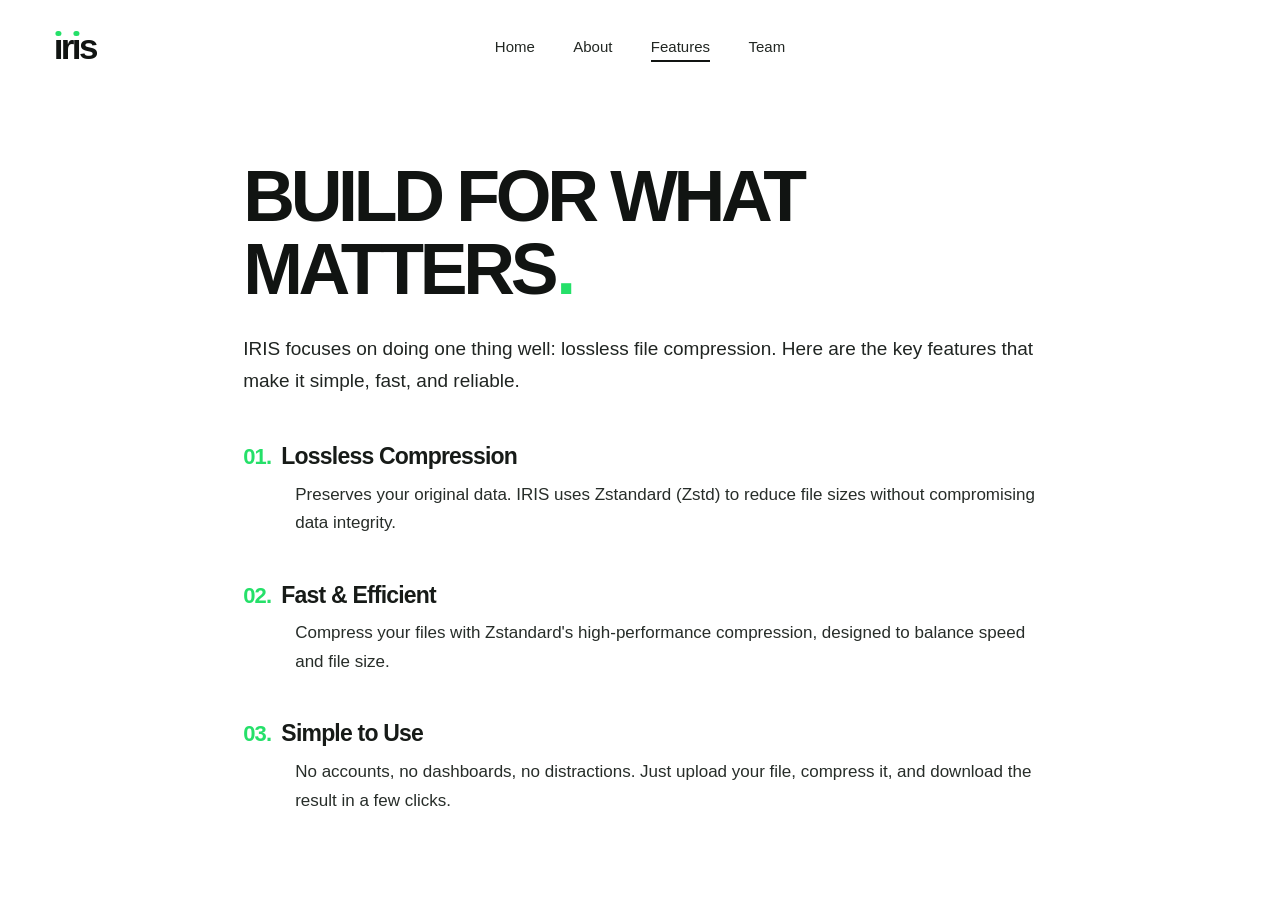
==== internal/web/static/features.html @ 063ccf09 "Initial commit: IRIS compressor" ====
<!doctype html>
<html lang="en">
<head>
  <meta charset="utf-8">
  <meta name="viewport" content="width=device-width, initial-scale=1">
  <meta name="theme-color" content="#ffffff">
  <meta name="description" content="Features of the IRIS lossless file compressor.">
  <title>Features — IRIS</title>
  <link rel="stylesheet" href="css/styles.css">
  <script src="js/site.js" defer></script>
  <script src="js/clerk-auth.js" defer></script>
</head>
<body class="page-editorial">
  <header class="site-header">
    <a class="brand" href="index.html" aria-label="IRIS home">
      <span class="brand-i">ı</span><span>r</span><span class="brand-i">ı</span><span>s</span>
    </a>

    <button class="nav-toggle" aria-label="Open navigation" aria-expanded="false">
      <span></span><span></span>
    </button>

    <nav class="site-nav" aria-label="Main navigation">
      <a href="index.html">Home</a>
      <a href="about.html">About</a>
      <a class="active" aria-current="page" href="features.html">Features</a>
      <a href="team.html">Team</a>
    </nav>

    <span class="header-spacer" aria-hidden="true"></span>
  </header>

  <main class="editorial-main features-main">
    <article class="editorial-content features-content">
      <h1 class="uppercase-heading">BUILD FOR WHAT<br>MATTERS<span class="green-dot square-dot">.</span></h1>

      <p class="features-intro">
        IRIS focuses on doing one thing well: lossless file compression.
        Here are the key features that make it simple, fast, and reliable.
      </p>

      <section class="feature-list" aria-label="IRIS features">
        <article class="feature-item">
          <h2><span>01.</span> Lossless Compression</h2>
          <p>Preserves your original data. IRIS uses Zstandard (Zstd) to reduce file sizes without compromising data integrity.</p>
        </article>

        <article class="feature-item">
          <h2><span>02.</span> Fast &amp; Efficient</h2>
          <p>Compress your files with Zstandard's high-performance compression, designed to balance speed and file size.</p>
        </article>

        <article class="feature-item">
          <h2><span>03.</span> Simple to Use</h2>
          <p>No accounts, no dashboards, no distractions. Just upload your file, compress it, and download the result in a few clicks.</p>
        </article>
      </section>
    </article>
  </main>
</body>
</html>
---- internal/web/static/css/styles.css ----
:root {
  --green: #25e069;
  --green-hover: #1fce60;
  --ink: #111412;
  --muted: #747d77;
  --soft-muted: #929b94;
  --line: #dfe5e1;
  --surface: #ffffff;
  --surface-soft: #fafbfa;
  --font: "Geist", "Inter", -apple-system, BlinkMacSystemFont, "Segoe UI", sans-serif;
}

* {
  box-sizing: border-box;
}

html {
  min-width: 320px;
  scroll-behavior: smooth;
}

body {
  margin: 0;
  min-height: 100vh;
  background: var(--surface);
  color: var(--ink);
  font-family: var(--font);
  -webkit-font-smoothing: antialiased;
  text-rendering: optimizeLegibility;
}

button,
input {
  font: inherit;
}

button,
a {
  -webkit-tap-highlight-color: transparent;
}

a {
  color: inherit;
}

button:focus-visible,
a:focus-visible,
input:focus-visible {
  outline: 2px solid var(--green);
  outline-offset: 4px;
}

[hidden] {
  display: none !important;
}

.visually-hidden {
  position: absolute !important;
  width: 1px !important;
  height: 1px !important;
  padding: 0 !important;
  margin: -1px !important;
  overflow: hidden !important;
  clip: rect(0, 0, 0, 0) !important;
  white-space: nowrap !important;
  border: 0 !important;
}

/* Logo */

.brand {
  align-items: baseline;
  display: inline-flex;
  flex: 0 0 auto;
  gap: 0;
  color: var(--ink);
  font-size: 35px;
  font-weight: 850;
  letter-spacing: -.075em;
  line-height: .95;
  text-decoration: none;
  user-select: none;
}

.brand-i {
  display: inline-block;
  position: relative;
}

.brand-i::before {
  background: var(--green);
  border-radius: 50%;
  content: "";
  height: .16em;
  left: 50%;
  position: absolute;
  top: .005em;
  transform: translateX(-28%);
  width: .16em;
}

.brand-inline {
  letter-spacing: -.075em;
}

.green-dot {
  color: var(--green);
}

/* Navigation */

.site-header {
  align-items: center;
  display: grid;
  grid-template-columns: minmax(120px, 1fr) auto minmax(120px, 1fr);
  margin: 0 auto;
  max-width: 1600px;
  min-height: 94px;
  padding: 26px clamp(24px, 4.2vw, 68px);
  position: relative;
  width: 100%;
  z-index: 5;
}

.site-nav {
  align-items: center;
  display: flex;
  gap: clamp(24px, 3vw, 48px);
  justify-content: center;
}

.site-nav a {
  color: #222723;
  font-size: 15px;
  font-weight: 500;
  padding: 6px 0 8px;
  position: relative;
  text-decoration: none;
  transition: color .18s ease;
}

.site-nav a:hover {
  color: #000;
}

.site-nav a.active::after {
  background: var(--ink);
  bottom: 1px;
  content: "";
  height: 1.5px;
  left: 0;
  position: absolute;
  right: 0;
}

.page-editorial .site-nav a.active::after,
.page-home .site-nav a.active::after {
  background: var(--ink);
}

.header-spacer {
  display: block;
}

.nav-toggle {
  display: none;
}

/* Home / compressor */

.home-main {
  align-items: center;
  display: flex;
  flex-direction: column;
  justify-content: center;
  min-height: calc(100svh - 94px);
  padding: 12px 24px 34px;
}

.dropzone {
  align-items: center;
  background: #fff;
  border: 1.5px dashed #d8dfda;
  border-radius: 22px;
  display: flex;
  justify-content: center;
  min-height: 410px;
  max-width: 820px;
  padding: 36px;
  position: relative;
  transition: background-color .2s ease, border-color .2s ease, box-shadow .2s ease;
  width: min(100%, 820px);
}

.dropzone.is-dragging {
  background: #f6fff9;
  border-color: var(--green);
  box-shadow: 0 0 0 4px rgba(37, 224, 105, .07);
}

.state {
  align-items: center;
  display: flex;
  flex-direction: column;
  justify-content: center;
  text-align: center;
  width: 100%;
  animation: state-in .32s cubic-bezier(.2, .7, .25, 1) both;
}

@keyframes state-in {
  from {
    opacity: 0;
    transform: translateY(8px);
  }
  to {
    opacity: 1;
    transform: translateY(0);
  }
}

.upload-symbol {
  color: #1c211e;
  height: 54px;
  margin-bottom: 28px;
  stroke: currentColor;
  stroke-linecap: round;
  stroke-linejoin: round;
  stroke-width: 1.65;
  width: 54px;
}

.state h1 {
  font-size: clamp(27px, 3vw, 34px);
  font-weight: 700;
  letter-spacing: -.045em;
  line-height: 1.15;
  margin: 0 0 24px;
}

.state h2 {
  font-size: 24px;
  font-weight: 700;
  letter-spacing: -.035em;
  line-height: 1.2;
  margin: 0 0 10px;
}

.helper-text,
.state-description {
  color: var(--muted);
  font-size: 14px;
  line-height: 1.6;
  margin: 16px 0 0;
}

.button {
  align-items: center;
  border: 1px solid transparent;
  border-radius: 11px;
  cursor: pointer;
  display: inline-flex;
  font-size: 15px;
  font-weight: 600;
  justify-content: center;
  min-height: 49px;
  padding: 0 27px;
  text-align: center;
  text-decoration: none;
  transition: background .16s ease, border-color .16s ease, box-shadow .16s ease, transform .16s ease;
}

.button:active {
  transform: translateY(1px) scale(.99);
}

.button-green {
  background: var(--green);
  color: #06230f;
}

.button-green:hover {
  background: var(--green-hover);
  box-shadow: 0 5px 18px rgba(37, 224, 105, .17);
}

.button-outline {
  background: rgba(255, 255, 255, .72);
  border-color: #cbd2cd;
  color: #202622;
}

.button-outline:hover {
  background: #f9fbf9;
  border-color: #9ca69f;
}

.button-quiet {
  background: transparent;
  border-color: #e1e5e2;
  color: #444c46;
}

.button-quiet:hover {
  background: #f7f9f7;
}

.eyebrow {
  color: #858e88;
  font-size: 11px;
  font-weight: 700;
  letter-spacing: .11em;
  margin: 0 0 13px;
}

.selected-name {
  color: var(--ink);
  font-size: clamp(18px, 2vw, 23px);
  font-weight: 650;
  letter-spacing: -.035em;
  margin: 0;
  max-width: 100%;
  overflow-wrap: anywhere;
}

.file-icon {
  align-items: center;
  background: #effbf3;
  border-radius: 15px;
  color: #199b50;
  display: flex;
  height: 58px;
  justify-content: center;
  margin-bottom: 20px;
  width: 58px;
}

.file-icon svg {
  fill: none;
  height: 31px;
  stroke: currentColor;
  stroke-linecap: round;
  stroke-linejoin: round;
  stroke-width: 1.65;
  width: 31px;
}

.selected-actions {
  display: flex;
  flex-wrap: wrap;
  gap: 10px;
  justify-content: center;
  margin-top: 25px;
}

.text-button {
  background: transparent;
  border: 0;
  color: #737d76;
  cursor: pointer;
  font-size: 14px;
  margin-top: 17px;
  padding: 6px 10px;
  text-decoration: none;
  transition: color .16s ease;
}

.text-button:hover {
  color: var(--ink);
}

/* Upload progress */

.progress-ring {
  align-items: center;
  background: conic-gradient(
    var(--green) 0deg var(--progress, 0deg),
    #e9eeeb var(--progress, 0deg) 360deg
  );
  border-radius: 50%;
  display: flex;
  height: 106px;
  justify-content: center;
  margin-bottom: 27px;
  position: relative;
  width: 106px;
}

.progress-ring::before {
  background: #fff;
  border-radius: 50%;
  content: "";
  inset: 5px;
  position: absolute;
}

.progress-ring span {
  color: #202622;
  font-size: 21px;
  font-weight: 650;
  letter-spacing: -.04em;
  position: relative;
}

.progress-ring.is-processing {
  animation: ring-spin .9s linear infinite;
  background: conic-gradient(
    from 25deg,
    #e7eee9 0deg,
    #e7eee9 235deg,
    var(--green) 290deg,
    var(--green) 360deg
  );
}

.progress-ring.is-processing span {
  display: none;
}

@keyframes ring-spin {
  to {
    transform: rotate(360deg);
  }
}

/* Success checkmark */

.success-mark {
  height: 106px;
  margin-bottom: 25px;
  width: 106px;
}

.success-mark svg {
  display: block;
  height: 100%;
  overflow: visible;
  width: 100%;
}

.success-circle {
  fill: none;
  stroke: var(--green);
  stroke-dasharray: 264;
  stroke-dashoffset: 264;
  stroke-linecap: round;
  stroke-width: 3;
  animation: draw-circle .45s ease-out forwards;
}

.success-tick {
  fill: none;
  stroke: var(--green);
  stroke-dasharray: 70;
  stroke-dashoffset: 70;
  stroke-linecap: round;
  stroke-linejoin: round;
  stroke-width: 5.5;
  animation: draw-tick .35s .38s cubic-bezier(.22, .8, .25, 1) forwards;
}

.state-success .success-mark {
  animation: tick-pop .36s .55s cubic-bezier(.2, .8, .2, 1) both;
}

@keyframes draw-circle {
  to {
    stroke-dashoffset: 0;
  }
}

@keyframes draw-tick {
  to {
    stroke-dashoffset: 0;
  }
}

@keyframes tick-pop {
  0% { transform: scale(.92); }
  75% { transform: scale(1.055); }
  100% { transform: scale(1); }
}

.error-mark {
  align-items: center;
  border: 2px solid #dc6f6f;
  border-radius: 50%;
  color: #c64848;
  display: flex;
  font-size: 30px;
  height: 64px;
  justify-content: center;
  margin-bottom: 24px;
  width: 64px;
}

/* Results */

.size-comparison {
  border-bottom: 1px solid #edf0ee;
  border-top: 1px solid #edf0ee;
  display: grid;
  gap: 22px;
  grid-template-columns: 1fr 1fr;
  margin: 26px auto 15px;
  max-width: 470px;
  padding: 18px 0;
  width: 100%;
}

.size-comparison div {
  display: flex;
  flex-direction: column;
  gap: 7px;
  min-width: 0;
}

.size-comparison div + div {
  border-left: 1px solid #edf0ee;
}

.size-comparison span {
  color: var(--muted);
  font-size: 13px;
}

.size-comparison strong {
  font-size: 22px;
  font-weight: 700;
  letter-spacing: -.04em;
  overflow-wrap: anywhere;
}

.savings-note {
  color: #128e44;
  font-size: 14px;
  font-weight: 650;
  margin: 0 0 20px;
}

.savings-note.is-neutral {
  color: var(--muted);
}

.download-button {
  gap: 13px;
  max-width: 350px;
  width: 100%;
}

.download-button span {
  font-size: 19px;
  line-height: 1;
}

/* About, Features and Team */

.editorial-main {
  margin: 0 auto;
  max-width: 1440px;
  padding: 70px clamp(28px, 5vw, 76px) 100px;
  width: 100%;
}

.editorial-content {
  margin-left: clamp(0px, 14vw, 205px);
  max-width: 790px;
}

.editorial-content h1 {
  color: #111412;
  font-size: clamp(52px, 5.6vw, 78px);
  font-weight: 850;
  letter-spacing: -.06em;
  line-height: 1.02;
  margin: 0 0 30px;
}

.editorial-content h2 {
  color: #171b18;
  font-size: clamp(24px, 2.4vw, 32px);
  font-weight: 500;
  letter-spacing: -.04em;
  line-height: 1.2;
  margin: 0 0 44px;
}

.editorial-copy {
  color: #171b18;
  font-size: 18px;
  font-weight: 400;
  line-height: 1.65;
}

.editorial-copy p {
  margin: 0 0 26px;
}

.closing-line {
  font-size: clamp(21px, 2vw, 27px);
  font-weight: 800;
  letter-spacing: -.04em;
  line-height: 1.35;
  margin: 58px 0 0;
}

.features-main {
  padding-top: 66px;
}

.features-content {
  max-width: 870px;
}

.editorial-content h1.uppercase-heading {
  margin-bottom: 27px;
  text-transform: uppercase;
}

.square-dot {
  display: inline-block;
  margin-left: 2px;
}

.features-intro {
  color: #202522;
  font-size: 19px;
  line-height: 1.68;
  margin: 0;
  max-width: 790px;
}

.feature-list {
  display: flex;
  flex-direction: column;
  gap: 44px;
  margin-top: 46px;
}

.feature-item h2 {
  align-items: baseline;
  display: flex;
  font-size: 23px;
  font-weight: 750;
  gap: 10px;
  letter-spacing: -.035em;
  margin: 0 0 10px;
}

.feature-item h2 span {
  color: var(--green);
  font-size: 22px;
  font-weight: 750;
}

.feature-item p {
  color: #272d29;
  font-size: 17px;
  line-height: 1.68;
  margin: 0 0 0 52px;
  max-width: 740px;
}

.team-main {
  min-height: calc(100svh - 94px);
}

.text-link {
  align-items: center;
  color: #111412;
  display: inline-flex;
  font-size: 16px;
  font-weight: 650;
  gap: 10px;
  margin-top: 24px;
  text-decoration-thickness: 1px;
  text-underline-offset: 5px;
}

.text-link span {
  color: var(--green);
}

/* Login and sign-up prototype */

.login-page {
  background: #fff;
  min-height: 100svh;
  overflow-x: hidden;
}

.login-layout {
  display: grid;
  grid-template-columns: 1fr 1fr;
  min-height: 100svh;
}

.login-brand-panel {
  align-items: flex-start;
  display: flex;
  flex-direction: column;
  justify-content: center;
  padding: clamp(36px, 8vw, 130px);
  padding-right: clamp(30px, 5vw, 90px);
}

.login-brand {
  font-size: clamp(42px, 4.3vw, 58px);
  margin-bottom: 38px;
}

.login-brand-panel h1 {
  color: #171b18;
  font-size: clamp(34px, 3.65vw, 54px);
  font-weight: 480;
  letter-spacing: -.055em;
  line-height: 1.16;
  margin: 0;
}

.login-action-panel {
  align-items: center;
  display: flex;
  flex-direction: column;
  justify-content: center;
  min-width: 0;
  padding: 44px clamp(28px, 5.5vw, 84px);
  position: relative;
}

/* Globe */

.globe-stage {
  aspect-ratio: 1;
  margin-bottom: 33px;
  max-width: 470px;
  position: relative;
  width: min(100%, 470px);
}

#globe-canvas {
  display: block;
  height: 100%;
  position: relative;
  width: 100%;
  z-index: 1;
}

.globe-orbit {
  border: 1px solid rgba(37, 224, 105, .58);
  border-radius: 50%;
  height: 31%;
  left: -6%;
  pointer-events: none;
  position: absolute;
  top: 40%;
  transform: rotate(-23deg);
  width: 112%;
  z-index: 2;
}

.globe-orbit i {
  background: var(--green);
  border-radius: 50%;
  height: 7px;
  position: absolute;
  right: 10%;
  top: 2px;
  width: 7px;
}

.orbit-two {
  border-color: rgba(37, 224, 105, .42);
  height: 27%;
  left: -3%;
  top: 43%;
  transform: rotate(28deg);
  width: 106%;
}

.orbit-two i {
  height: 5px;
  left: 17%;
  right: auto;
  top: auto;
  bottom: 0;
  width: 5px;
}

.auth-actions {
  display: flex;
  flex-direction: column;
  gap: 13px;
  max-width: 420px;
  width: min(100%, 420px);
}

.auth-actions .button {
  min-height: 54px;
  width: 100%;
}

.auth-actions .button-green {
  box-shadow: none;
}

.trust-line {
  align-items: center;
  color: #98a19a;
  display: flex;
  font-size: 12px;
  gap: 14px;
  justify-content: center;
  margin: 33px 0 0;
}

.trust-line i {
  color: #bdc5bf;
  font-size: 8px;
  font-style: normal;
}

.continue-link {
  color: #818b83;
  font-size: 12px;
  margin-top: 22px;
  text-decoration: none;
  transition: color .16s ease;
}

.continue-link:hover {
  color: #222723;
}

.continue-link span {
  color: var(--green);
  margin-left: 4px;
}

/* Authentication dialog */

.auth-dialog {
  background: #fff;
  border: 1px solid #e4e9e5;
  border-radius: 20px;
  box-shadow: 0 24px 90px rgba(15, 24, 18, .15);
  color: var(--ink);
  max-width: min(440px, calc(100vw - 32px));
  padding: 32px;
  width: 440px;
}

.auth-dialog::backdrop {
  background: rgba(10, 14, 11, .28);
  backdrop-filter: blur(5px);
}

.auth-dialog[open] {
  animation: dialog-in .23s ease both;
}

@keyframes dialog-in {
  from {
    opacity: 0;
    transform: translateY(7px) scale(.985);
  }
  to {
    opacity: 1;
    transform: translateY(0) scale(1);
  }
}

.dialog-close {
  align-items: center;
  background: transparent;
  border: 0;
  color: #727b74;
  cursor: pointer;
  display: flex;
  font-size: 26px;
  height: 32px;
  justify-content: center;
  line-height: 1;
  padding: 0;
  position: absolute;
  right: 23px;
  top: 19px;
  width: 32px;
}

.auth-dialog h2 {
  font-size: 32px;
  font-weight: 750;
  letter-spacing: -.05em;
  margin: 0 0 10px;
}

.dialog-description {
  color: var(--muted);
  font-size: 14px;
  line-height: 1.55;
  margin: 0 0 22px;
}

.auth-dialog form {
  display: flex;
  flex-direction: column;
  gap: 9px;
}

.auth-dialog label {
  color: #303832;
  font-size: 13px;
  font-weight: 600;
  margin-top: 5px;
}

.auth-dialog input {
  background: #fcfdfc;
  border: 1px solid #dce3de;
  border-radius: 9px;
  color: var(--ink);
  min-height: 46px;
  padding: 0 12px;
  width: 100%;
}

.auth-dialog input:focus {
  border-color: var(--green);
  outline: 2px solid rgba(37, 224, 105, .16);
}

.auth-submit {
  margin-top: 11px;
  width: 100%;
}

.auth-notice {
  background: #f3fbf5;
  border-radius: 9px;
  color: #277142;
  font-size: 13px;
  line-height: 1.5;
  margin: 14px 0 0;
  padding: 11px 12px;
}

.dialog-mode-toggle {
  display: block;
  margin: 16px auto 0;
}

/* Tablet */

@media (max-width: 900px) {
  .site-header {
    grid-template-columns: 1fr auto;
    min-height: 82px;
    padding: 22px 28px;
  }

  .site-header .header-spacer {
    display: none;
  }

  .site-nav {
    gap: 24px;
  }

  .editorial-content {
    margin-left: clamp(0px, 7vw, 90px);
  }

  .login-brand-panel {
    padding: 7vw;
  }

  .login-action-panel {
    padding: 38px 5vw;
  }

  .globe-stage {
    max-width: 400px;
  }
}

/* Mobile */

@media (max-width: 680px) {
  .site-header {
    grid-template-columns: 1fr auto;
    min-height: 75px;
    padding: 20px 22px;
  }

  .brand {
    font-size: 32px;
  }

  .nav-toggle {
    align-items: center;
    background: transparent;
    border: 1px solid #e1e6e2;
    border-radius: 9px;
    cursor: pointer;
    display: flex;
    flex-direction: column;
    gap: 5px;
    height: 38px;
    justify-content: center;
    width: 42px;
  }

  .nav-toggle span {
    background: #1f2520;
    display: block;
    height: 1.5px;
    width: 17px;
  }

  .site-nav {
    align-items: stretch;
    background: #fff;
    border: 1px solid #e4e8e5;
    border-radius: 14px;
    box-shadow: 0 14px 35px rgba(15, 25, 18, .07);
    display: none;
    flex-direction: column;
    gap: 0;
    padding: 8px 17px;
    position: absolute;
    right: 20px;
    top: 66px;
    width: 185px;
  }

  .site-nav.is-open {
    display: flex;
  }

  .site-nav a {
    padding: 12px 2px;
  }

  .site-nav a.active::after {
    bottom: 6px;
    right: auto;
    width: 24px;
  }

  .home-main {
    min-height: calc(100svh - 75px);
    padding: 20px 16px 28px;
  }

  .dropzone {
    border-radius: 19px;
    min-height: 390px;
    padding: 26px 18px;
  }

  .upload-symbol {
    margin-bottom: 24px;
  }

  .state h1 {
    font-size: 27px;
  }

  .state h2 {
    font-size: 22px;
  }

  .selected-actions {
    align-items: stretch;
    flex-direction: column;
    max-width: 280px;
    width: 100%;
  }

  .selected-actions .button {
    width: 100%;
  }

  .editorial-main {
    padding: 58px 25px 75px;
  }

  .editorial-content {
    margin-left: 0;
  }

  .editorial-content h1 {
    font-size: clamp(45px, 12vw, 62px);
    margin-bottom: 25px;
  }

  .editorial-content h2 {
    font-size: 25px;
    margin-bottom: 34px;
  }

  .editorial-copy {
    font-size: 16px;
    line-height: 1.7;
  }

  .editorial-copy p {
    margin-bottom: 22px;
  }

  .closing-line {
    font-size: 22px;
    margin-top: 42px;
  }

  .features-main {
    padding-top: 53px;
  }

  .features-intro {
    font-size: 16px;
    line-height: 1.65;
  }

  .feature-list {
    gap: 32px;
    margin-top: 38px;
  }

  .feature-item h2 {
    font-size: 20px;
    gap: 8px;
  }

  .feature-item h2 span {
    font-size: 18px;
  }

  .feature-item p {
    font-size: 15px;
    margin-left: 0;
  }

  .team-main {
    min-height: calc(100svh - 75px);
  }

  .login-layout {
    grid-template-columns: 1fr;
    grid-template-rows: auto 1fr;
    min-height: 100svh;
  }

  .login-brand-panel {
    justify-content: flex-start;
    padding: 46px 27px 18px;
  }

  .login-brand {
    font-size: 40px;
    margin-bottom: 27px;
  }

  .login-brand-panel h1 {
    font-size: clamp(31px, 8vw, 43px);
  }

  .login-action-panel {
    justify-content: flex-start;
    padding: 14px 28px 35px;
  }

  .globe-stage {
    margin-bottom: 15px;
    max-width: min(74vw, 330px);
  }

  .auth-actions {
    max-width: 360px;
  }

  .auth-actions .button {
    min-height: 49px;
  }

  .trust-line {
    margin-top: 22px;
  }

  .continue-link {
    margin-top: 16px;
  }
}

@media (prefers-reduced-motion: reduce) {
  *,
  *::before,
  *::after {
    animation-duration: .01ms !important;
    animation-iteration-count: 1 !important;
    scroll-behavior: auto !important;
    transition-duration: .01ms !important;
  }
}
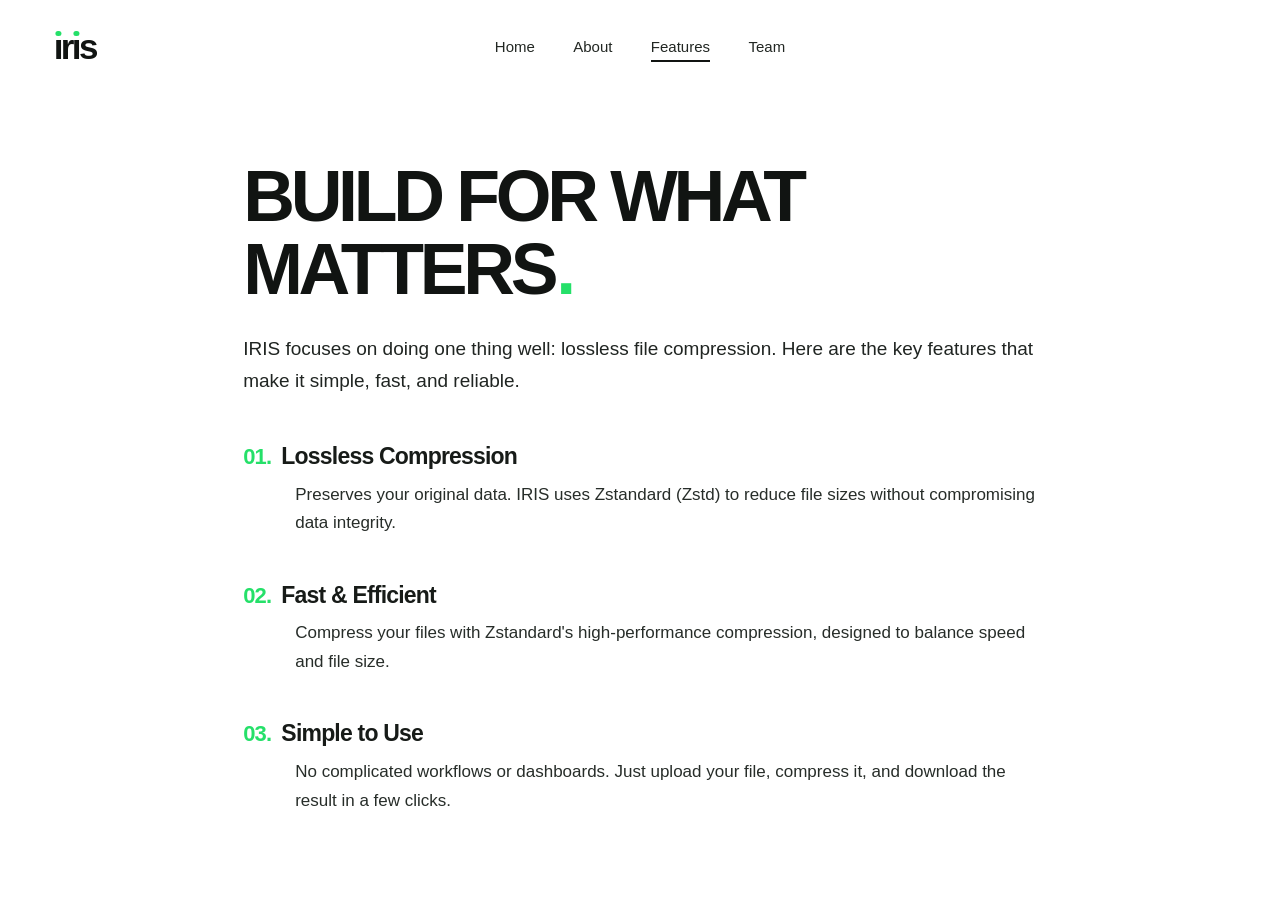
==== commit 7caea9ab: "Update feature copy for account support" ====
--- a/internal/web/static/features.html
+++ b/internal/web/static/features.html
@@ -52,7 +52,7 @@
 
         <article class="feature-item">
           <h2><span>03.</span> Simple to Use</h2>
-          <p>No accounts, no dashboards, no distractions. Just upload your file, compress it, and download the result in a few clicks.</p>
+          <p>No complicated workflows or dashboards. Just upload your file, compress it, and download the result in a few clicks.</p>
         </article>
       </section>
     </article>
--- a/internal/web/static/css/styles.css
+++ b/internal/web/static/css/styles.css
@@ -1203,3 +1203,185 @@
     transition-duration: .01ms !important;
   }
 }
+
+
+/* Clerk auth pages and account controls */
+.clerk-auth-wrap {
+  position: relative;
+  z-index: 2;
+  width: min(100%, 440px);
+  min-width: 0;
+}
+
+#clerk-form {
+  width: 100%;
+  min-width: 0;
+}
+
+.auth-page-error {
+  width: 100%;
+  margin: 14px 0 0;
+  padding: 12px 14px;
+  border: 1px solid #f1d3ce;
+  border-radius: 10px;
+  background: #fff7f5;
+  color: #8c3024;
+  font-size: 13px;
+  line-height: 1.5;
+  overflow-wrap: anywhere;
+}
+
+.auth-page-error[hidden] {
+  display: none;
+}
+
+.header-auth-actions {
+  align-items: center;
+  display: flex;
+  gap: 16px;
+  justify-content: flex-end;
+}
+
+.header-auth-link {
+  color: #252b26;
+  font-size: 14px;
+  font-weight: 550;
+  text-decoration: none;
+  white-space: nowrap;
+}
+
+.header-auth-link:hover {
+  color: #000;
+}
+
+.header-auth-signup {
+  background: var(--green);
+  border: 1px solid var(--green);
+  border-radius: 9px;
+  color: #07140b;
+  padding: 10px 15px;
+}
+
+.header-auth-signup:hover {
+  background: var(--green-hover);
+}
+
+.header-user-control {
+  justify-self: end;
+  position: relative;
+}
+
+.header-avatar {
+  align-items: center;
+  background: #f4f7f5;
+  border: 1px solid #dfe5e1;
+  border-radius: 50%;
+  color: #18201a;
+  cursor: pointer;
+  display: flex;
+  font-size: 13px;
+  font-weight: 700;
+  height: 40px;
+  justify-content: center;
+  overflow: hidden;
+  padding: 0;
+  width: 40px;
+}
+
+.header-avatar img {
+  display: block;
+  height: 100%;
+  object-fit: cover;
+  width: 100%;
+}
+
+.header-user-menu {
+  background: #fff;
+  border: 1px solid #e4e9e5;
+  border-radius: 12px;
+  box-shadow: 0 14px 36px rgba(15, 25, 18, .10);
+  min-width: 230px;
+  padding: 15px;
+  position: absolute;
+  right: 0;
+  top: calc(100% + 10px);
+  z-index: 20;
+}
+
+.header-user-menu[hidden] {
+  display: none !important;
+}
+
+.user-menu-name {
+  color: var(--ink);
+  font-size: 14px;
+  font-weight: 700;
+  margin: 0 0 4px;
+  overflow-wrap: anywhere;
+}
+
+.user-menu-email {
+  color: var(--muted);
+  font-size: 12px;
+  margin: 0 0 14px;
+  overflow-wrap: anywhere;
+}
+
+.user-menu-signout {
+  background: #fff;
+  border: 1px solid #dfe5e1;
+  border-radius: 8px;
+  color: #222723;
+  cursor: pointer;
+  min-height: 38px;
+  width: 100%;
+}
+
+.user-menu-signout:hover {
+  background: #f7f9f7;
+}
+
+@media (max-width: 900px) and (min-width: 681px) {
+  .site-header {
+    column-gap: 18px;
+    grid-template-columns: minmax(96px, 1fr) auto auto;
+  }
+
+  .site-header .site-nav {
+    grid-column: 2;
+    grid-row: 1;
+    gap: 18px;
+  }
+
+  .site-header .header-auth-actions,
+  .site-header .header-user-control {
+    grid-column: 3;
+    grid-row: 1;
+  }
+}
+
+@media (max-width: 680px) {
+  .site-header .header-auth-actions,
+  .site-header .header-user-control {
+    position: absolute;
+    right: 74px;
+    top: 19px;
+    z-index: 6;
+  }
+
+  .site-header .header-auth-actions {
+    gap: 9px;
+  }
+
+  .site-header .header-auth-link {
+    font-size: 12px;
+  }
+
+  .site-header .header-auth-signup {
+    padding: 8px 10px;
+  }
+
+  .clerk-auth-wrap {
+    width: min(100%, 440px);
+  }
+}
